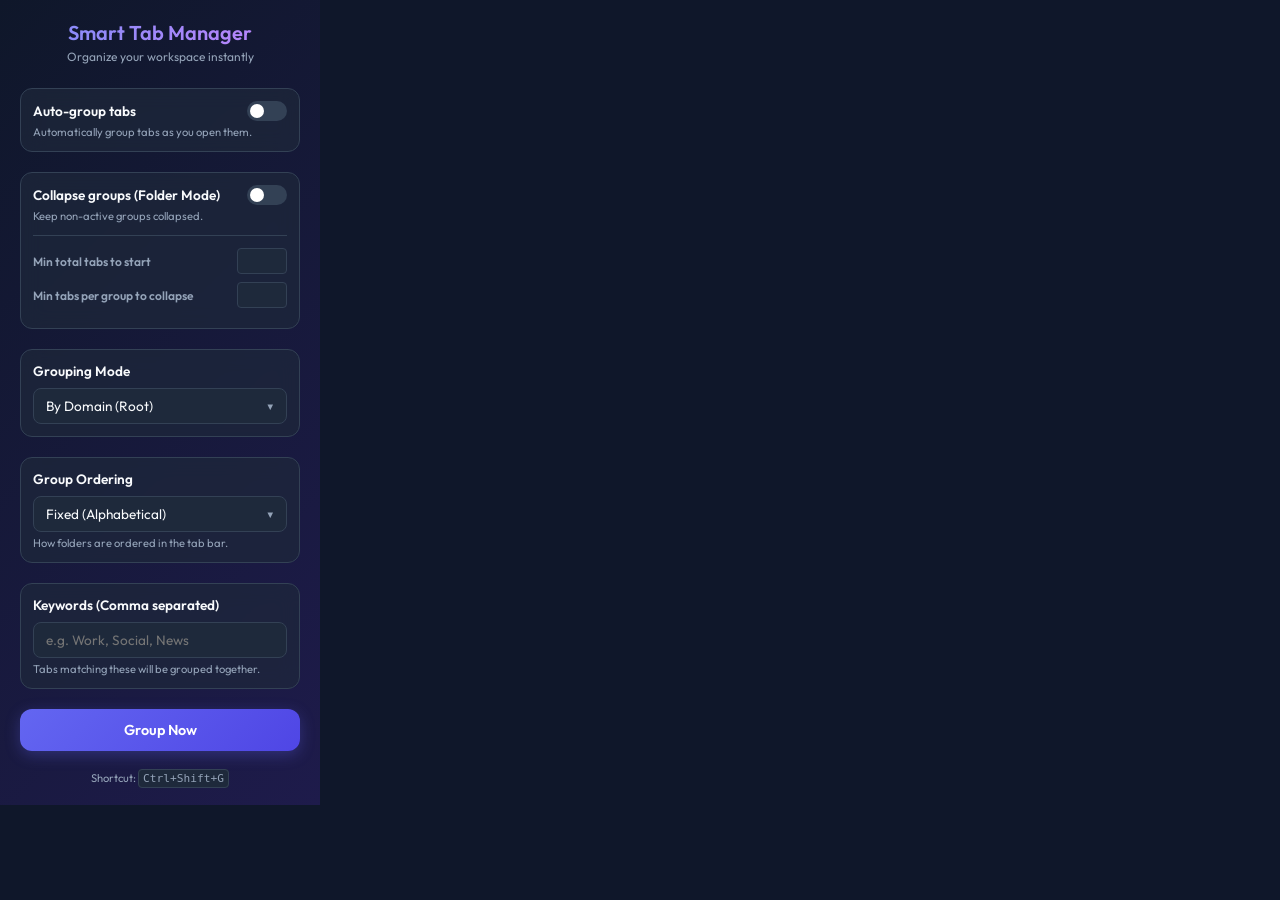
==== popup.html @ 36eada74 "init" ====
<!DOCTYPE html>
<html lang="en">
<head>
  <meta charset="UTF-8">
  <meta name="viewport" content="width=device-width, initial-scale=1.0">
  <title>Smart Tab Manager</title>
  <link rel="stylesheet" href="popup.css">
  <link rel="preconnect" href="https://fonts.googleapis.com">
  <link rel="preconnect" href="https://fonts.gstatic.com" crossorigin>
  <link href="https://fonts.googleapis.com/css2?family=Outfit:wght@300;400;600&display=swap" rel="stylesheet">
</head>
<body>
  <div class="container">
    <header>
      <h1>Smart Tab Manager</h1>
      <p class="subtitle">Organize your workspace instantly</p>
    </header>

    <main>
      <section class="control-group">
        <div class="label-row">
          <label for="autoGroupToggle">Auto-group tabs</label>
          <label class="toggle-switch">
            <input type="checkbox" id="autoGroupToggle">
            <span class="slider"></span>
          </label>
        </div>
        <p class="description">Automatically group tabs as you open them.</p>
      </section>

      <section class="control-group">
        <div class="label-row">
          <label for="collapseToggle">Collapse groups (Folder Mode)</label>
          <label class="toggle-switch">
            <input type="checkbox" id="collapseToggle">
            <span class="slider"></span>
          </label>
        </div>
        <p class="description">Keep non-active groups collapsed.</p>
        
        <div id="thresholdSettings" class="threshold-inputs hidden">
          <div class="input-row">
            <label for="totalThreshold">Min total tabs to start</label>
            <input type="number" id="totalThreshold" min="1" max="50">
          </div>
          <div class="input-row">
            <label for="groupThreshold">Min tabs per group to collapse</label>
            <input type="number" id="groupThreshold" min="1" max="50">
          </div>
        </div>
      </section>

      <section class="control-group">
        <label for="groupMode">Grouping Mode</label>
        <div class="select-wrapper">
          <select id="groupMode">
            <option value="domain">By Domain (Root)</option>
            <option value="subdomain">By Subdomain</option>
            <option value="keyword">By Keyword (Fuzzy)</option>
          </select>
        </div>
      </section>

      <section class="control-group">
        <label for="sortStrategy">Group Ordering</label>
        <div class="select-wrapper">
          <select id="sortStrategy">
            <option value="alphabetical">Fixed (Alphabetical)</option>
            <option value="manual">Fixed (Manual re-arrange)</option>
            <option value="activeFirst">Dynamic (Active first)</option>
          </select>
        </div>
        <p class="description">How folders are ordered in the tab bar.</p>
      </section>

      <section id="keywordSection" class="control-group hidden">
        <label for="keywordInput">Keywords (Comma separated)</label>
        <input type="text" id="keywordInput" placeholder="e.g. Work, Social, News">
        <p class="description">Tabs matching these will be grouped together.</p>
      </section>

      <div class="actions vertical-gap">
        <!-- <div class="button-row">
          <button id="closeAllBtn" class="secondary-btn">Close All</button>
          <button id="openAllBtn" class="secondary-btn">Open All</button>
        </div> -->
        <button id="groupNowBtn" class="premium-btn">Group Now</button>
      </div>
    </main>

    <footer>
      <p>Shortcut: <kbd>Ctrl+Shift+G</kbd></p>
    </footer>
  </div>
  <script src="popup.js" type="module"></script>
</body>
</html>
---- popup.css ----
:root {
  --primary: #6366f1;
  --primary-hover: #4f46e5;
  --bg: #0f172a;
  --card-bg: #1e293b;
  --text: #f8fafc;
  --text-muted: #94a3b8;
  --accent: #10b981;
  --border: #334155;
  --glass: rgba(30, 41, 59, 0.7);
}

* {
  box-sizing: border-box;
  margin: 0;
  padding: 0;
}

body {
  font-family: 'Outfit', sans-serif;
  background: var(--bg);
  color: var(--text);
  width: 320px;
  overflow: hidden;
}

.container {
  padding: 20px;
  background: linear-gradient(135deg, var(--bg) 0%, #1e1b4b 100%);
}

header {
  margin-bottom: 24px;
  text-align: center;
}

h1 {
  font-size: 1.25rem;
  font-weight: 600;
  background: linear-gradient(90deg, #818cf8, #c084fc);
  -webkit-background-clip: text;
  background-clip: text;
  -webkit-text-fill-color: transparent;
  margin-bottom: 4px;
}

.subtitle {
  font-size: 0.75rem;
  color: var(--text-muted);
}

.control-group {
  margin-bottom: 20px;
  background: var(--glass);
  backdrop-filter: blur(10px);
  padding: 12px;
  border-radius: 12px;
  border: 1px solid var(--border);
  transition: all 0.3s ease;
}

.control-group:hover {
  border-color: var(--primary);
  box-shadow: 0 4px 12px rgba(99, 102, 241, 0.1);
}

label {
  display: block;
  font-size: 0.85rem;
  font-weight: 600;
  margin-bottom: 8px;
  color: var(--text);
}

.label-row {
  display: flex;
  justify-content: space-between;
  align-items: center;
}

.label-row label {
  margin-bottom: 0;
}

.description {
  font-size: 0.7rem;
  color: var(--text-muted);
  margin-top: 4px;
}

/* Toggle Switch */
.toggle-switch {
  position: relative;
  display: inline-block;
  width: 40px;
  height: 20px;
}

.toggle-switch input {
  opacity: 0;
  width: 0;
  height: 0;
}

.slider {
  position: absolute;
  cursor: pointer;
  top: 0;
  left: 0;
  right: 0;
  bottom: 0;
  background-color: var(--border);
  transition: .4s;
  border-radius: 20px;
}

.slider:before {
  position: absolute;
  content: "";
  height: 14px;
  width: 14px;
  left: 3px;
  bottom: 3px;
  background-color: white;
  transition: .4s;
  border-radius: 50%;
}

input:checked + .slider {
  background-color: var(--accent);
}

input:checked + .slider:before {
  transform: translateX(20px);
}

/* Select Styling */
.select-wrapper {
  position: relative;
}

select {
  width: 100%;
  padding: 8px 12px;
  background: var(--card-bg);
  border: 1px solid var(--border);
  border-radius: 8px;
  color: var(--text);
  font-family: inherit;
  font-size: 0.85rem;
  appearance: none;
  cursor: pointer;
}

.select-wrapper::after {
  content: '▼';
  position: absolute;
  right: 12px;
  top: 50%;
  transform: translateY(-50%);
  font-size: 0.6rem;
  pointer-events: none;
  color: var(--text-muted);
}

/* Input Styling */
input[type="text"] {
  width: 100%;
  padding: 8px 12px;
  background: var(--card-bg);
  border: 1px solid var(--border);
  border-radius: 8px;
  color: var(--text);
  font-family: inherit;
  font-size: 0.85rem;
  outline: none;
}

input[type="text"]:focus {
  border-color: var(--primary);
}

.threshold-inputs {
  margin-top: 12px;
  padding-top: 12px;
  border-top: 1px solid var(--border);
}

.input-row {
  display: flex;
  justify-content: space-between;
  align-items: center;
  margin-bottom: 8px;
}

.input-row label {
  font-size: 0.75rem;
  color: var(--text-muted);
  margin-bottom: 0;
}

input[type="number"] {
  width: 50px;
  padding: 4px 8px;
  background: var(--card-bg);
  border: 1px solid var(--border);
  border-radius: 4px;
  color: var(--text);
  font-family: inherit;
  font-size: 0.8rem;
}

.vertical-gap {
  display: flex;
  flex-direction: column;
  gap: 12px;
}

.button-row {
  display: flex;
  gap: 8px;
}

.secondary-btn {
  flex: 1;
  padding: 10px;
  background: var(--card-bg);
  border: 1px solid var(--border);
  border-radius: 10px;
  color: var(--text);
  font-family: inherit;
  font-size: 0.8rem;
  font-weight: 600;
  cursor: pointer;
  transition: all 0.2s ease;
}

.secondary-btn:hover {
  background: var(--border);
  border-color: var(--primary);
}

.premium-btn {
  width: 100%;
  padding: 12px;
  background: linear-gradient(135deg, var(--primary) 0%, #4f46e5 100%);
  border: none;
  border-radius: 12px;
  color: white;
  font-family: inherit;
  font-weight: 600;
  font-size: 0.9rem;
  cursor: pointer;
  transition: all 0.2s ease;
  box-shadow: 0 4px 15px rgba(99, 102, 241, 0.3);
}

.premium-btn:hover {
  transform: translateY(-2px);
  box-shadow: 0 6px 20px rgba(99, 102, 241, 0.4);
}

.premium-btn:active {
  transform: translateY(0);
}

footer {
  margin-top: 20px;
  text-align: center;
  font-size: 0.7rem;
  color: var(--text-muted);
}

kbd {
  background: var(--card-bg);
  padding: 2px 4px;
  border-radius: 4px;
  border: 1px solid var(--border);
  font-family: monospace;
}
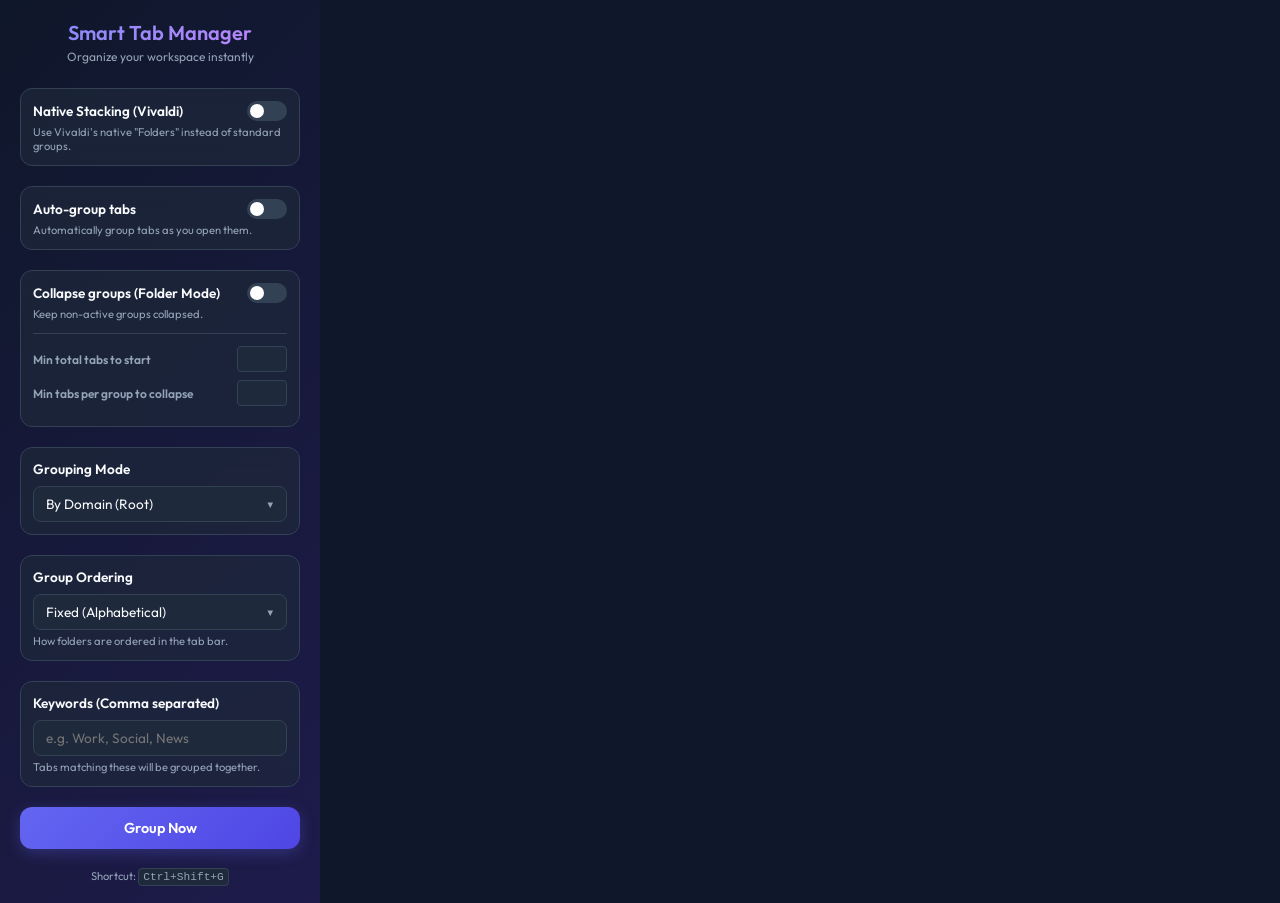
==== commit 777a1d84: "vivaldi stack mode" ====
--- a/popup.html
+++ b/popup.html
@@ -17,6 +17,17 @@
     </header>
 
     <main>
+      <section id="vivaldiSettings" class="control-group hidden">
+        <div class="label-row">
+          <label for="vivaldiStackingToggle">Native Stacking (Vivaldi)</label>
+          <label class="toggle-switch">
+            <input type="checkbox" id="vivaldiStackingToggle">
+            <span class="slider"></span>
+          </label>
+        </div>
+        <p class="description">Use Vivaldi's native "Folders" instead of standard groups.</p>
+      </section>
+
       <section class="control-group">
         <div class="label-row">
           <label for="autoGroupToggle">Auto-group tabs</label>
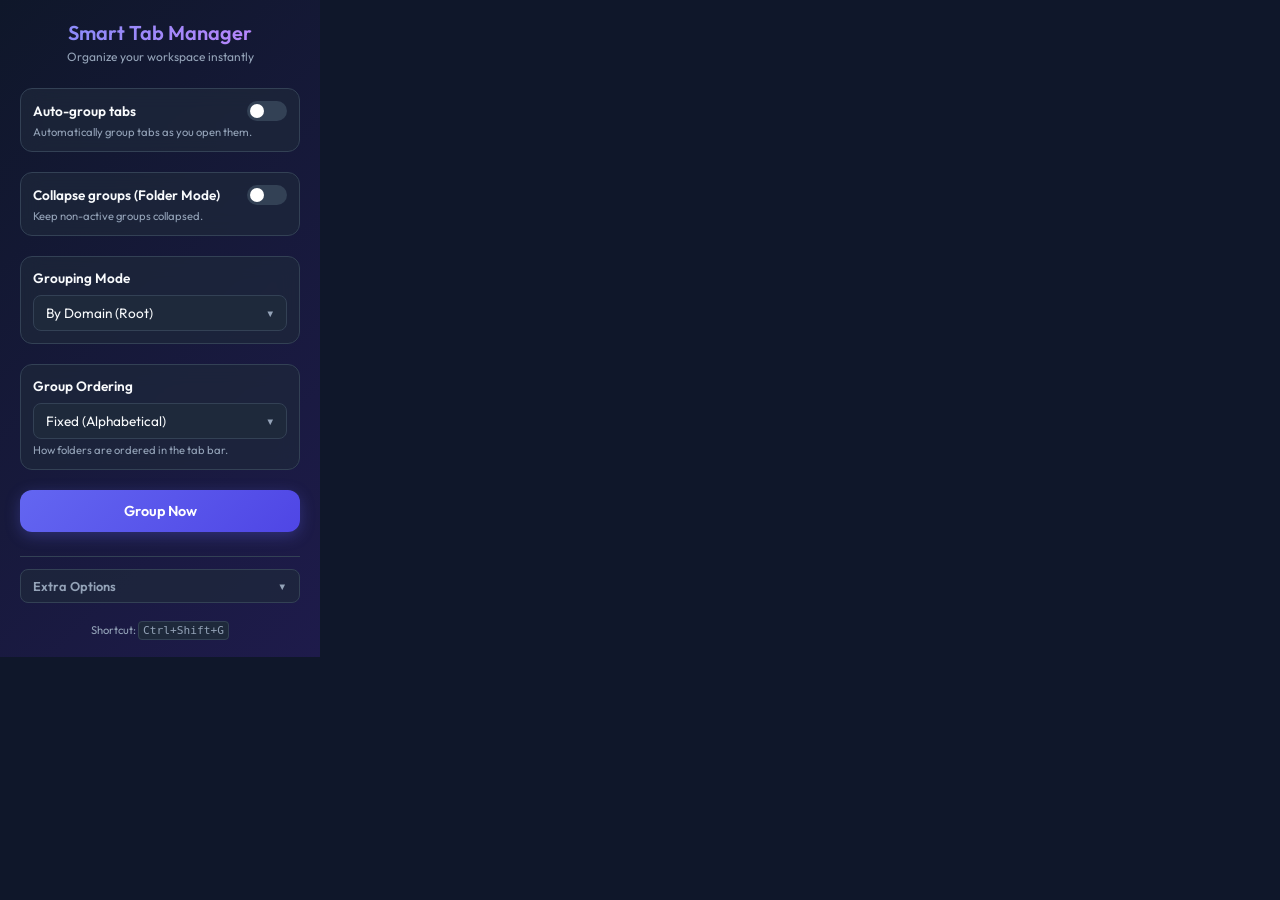
==== commit 51e9baed: "icons" ====
--- a/popup.html
+++ b/popup.html
@@ -17,17 +17,6 @@
     </header>
 
     <main>
-      <section id="vivaldiSettings" class="control-group hidden">
-        <div class="label-row">
-          <label for="vivaldiStackingToggle">Native Stacking (Vivaldi)</label>
-          <label class="toggle-switch">
-            <input type="checkbox" id="vivaldiStackingToggle">
-            <span class="slider"></span>
-          </label>
-        </div>
-        <p class="description">Use Vivaldi's native "Folders" instead of standard groups.</p>
-      </section>
-
       <section class="control-group">
         <div class="label-row">
           <label for="autoGroupToggle">Auto-group tabs</label>
@@ -97,6 +86,25 @@
         </div> -->
         <button id="groupNowBtn" class="premium-btn">Group Now</button>
       </div>
+
+      <div class="extra-options">
+        <div id="extraOptionsHeader" class="extra-options-header">
+          <span>Extra Options</span>
+          <span class="chevron">▼</span>
+        </div>
+        <div id="extraOptionsContent" class="extra-options-content hidden">
+          <div class="control-group no-bg">
+            <div class="label-row">
+              <label for="vivaldiStackingToggle">Native Stacking (Vivaldi)</label>
+              <label class="toggle-switch">
+                <input type="checkbox" id="vivaldiStackingToggle">
+                <span class="slider"></span>
+              </label>
+            </div>
+            <p class="description">Use Vivaldi's native "Folders". (Ignored in other browsers)</p>
+          </div>
+        </div>
+      </div>
     </main>
 
     <footer>
--- a/popup.css
+++ b/popup.css
@@ -278,3 +278,49 @@
   border: 1px solid var(--border);
   font-family: monospace;
 }
+
+.extra-options {
+  margin-top: 24px;
+  border-top: 1px solid var(--border);
+  padding-top: 12px;
+}
+
+.extra-options-header {
+  display: flex;
+  justify-content: space-between;
+  align-items: center;
+  padding: 8px 12px;
+  background: var(--glass);
+  border: 1px solid var(--border);
+  border-radius: 8px;
+  cursor: pointer;
+  font-size: 0.8rem;
+  font-weight: 600;
+  color: var(--text-muted);
+  transition: all 0.2s ease;
+}
+
+.extra-options-header:hover {
+  color: var(--text);
+  border-color: var(--primary);
+}
+
+.chevron {
+  font-size: 0.6rem;
+  transition: transform 0.3s ease;
+}
+
+.extra-options-content {
+  margin-top: 12px;
+}
+
+.no-bg {
+  background: transparent !important;
+  border-color: transparent !important;
+  padding-left: 0 !important;
+  padding-right: 0 !important;
+}
+
+.hidden {
+  display: none !important;
+}
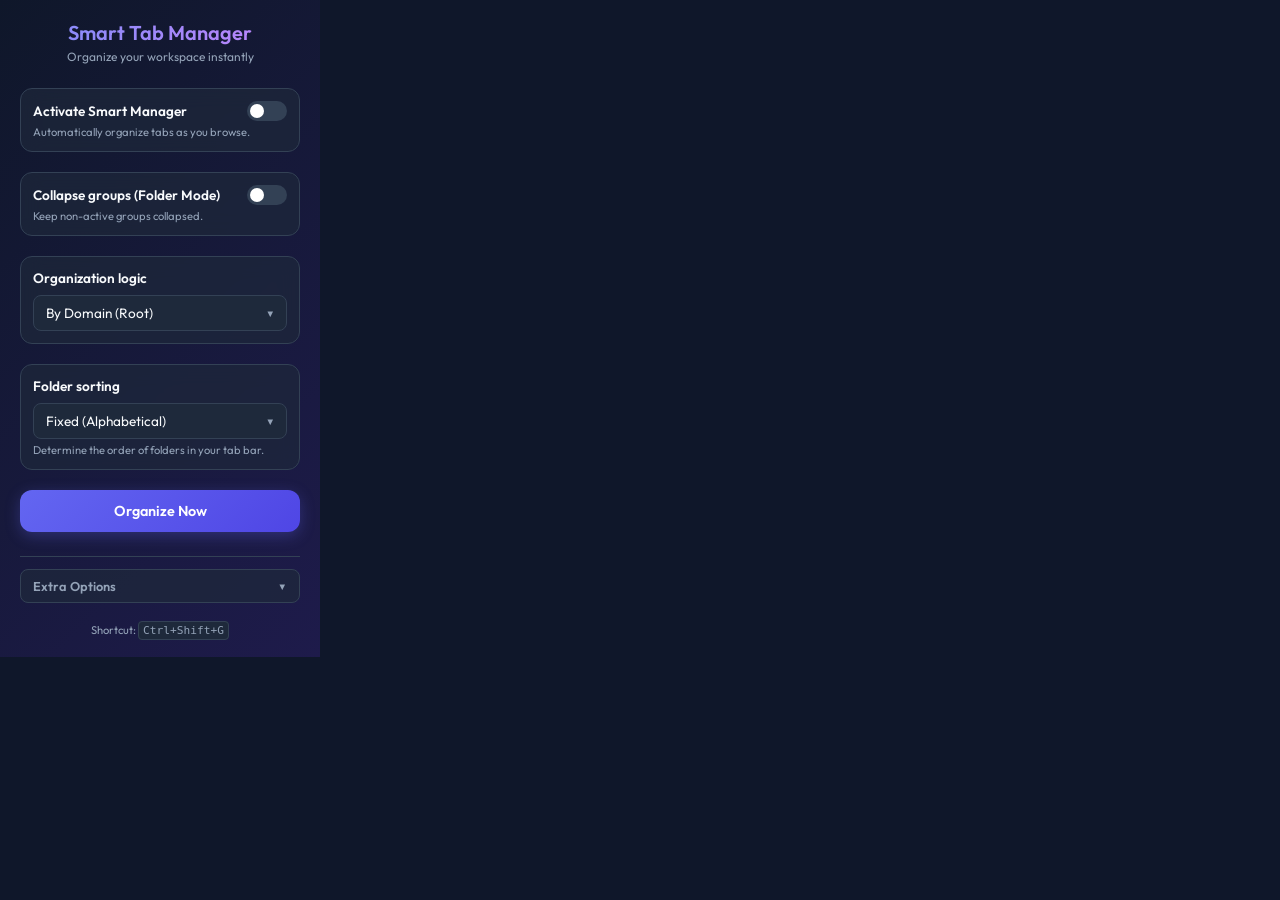
==== commit 14f89399: "rename menus" ====
--- a/popup.html
+++ b/popup.html
@@ -19,13 +19,13 @@
     <main>
       <section class="control-group">
         <div class="label-row">
-          <label for="autoGroupToggle">Auto-group tabs</label>
+          <label for="autoGroupToggle">Activate Smart Manager</label>
           <label class="toggle-switch">
             <input type="checkbox" id="autoGroupToggle">
             <span class="slider"></span>
           </label>
         </div>
-        <p class="description">Automatically group tabs as you open them.</p>
+        <p class="description">Automatically organize tabs as you browse.</p>
       </section>
 
       <section class="control-group">
@@ -51,7 +51,7 @@
       </section>
 
       <section class="control-group">
-        <label for="groupMode">Grouping Mode</label>
+        <label for="groupMode">Organization logic</label>
         <div class="select-wrapper">
           <select id="groupMode">
             <option value="domain">By Domain (Root)</option>
@@ -62,7 +62,7 @@
       </section>
 
       <section class="control-group">
-        <label for="sortStrategy">Group Ordering</label>
+        <label for="sortStrategy">Folder sorting</label>
         <div class="select-wrapper">
           <select id="sortStrategy">
             <option value="alphabetical">Fixed (Alphabetical)</option>
@@ -70,11 +70,11 @@
             <option value="activeFirst">Dynamic (Active first)</option>
           </select>
         </div>
-        <p class="description">How folders are ordered in the tab bar.</p>
+        <p class="description">Determine the order of folders in your tab bar.</p>
       </section>
 
       <section id="keywordSection" class="control-group hidden">
-        <label for="keywordInput">Keywords (Comma separated)</label>
+        <label for="keywordInput">Custom labels (Comma separated)</label>
         <input type="text" id="keywordInput" placeholder="e.g. Work, Social, News">
         <p class="description">Tabs matching these will be grouped together.</p>
       </section>
@@ -84,7 +84,7 @@
           <button id="closeAllBtn" class="secondary-btn">Close All</button>
           <button id="openAllBtn" class="secondary-btn">Open All</button>
         </div> -->
-        <button id="groupNowBtn" class="premium-btn">Group Now</button>
+        <button id="groupNowBtn" class="premium-btn">Organize Now</button>
       </div>
 
       <div class="extra-options">
@@ -95,7 +95,7 @@
         <div id="extraOptionsContent" class="extra-options-content hidden">
           <div class="control-group no-bg">
             <div class="label-row">
-              <label for="vivaldiStackingToggle">Native Stacking (Vivaldi)</label>
+              <label for="vivaldiStackingToggle">Experimental: Vivaldi Stacking</label>
               <label class="toggle-switch">
                 <input type="checkbox" id="vivaldiStackingToggle">
                 <span class="slider"></span>
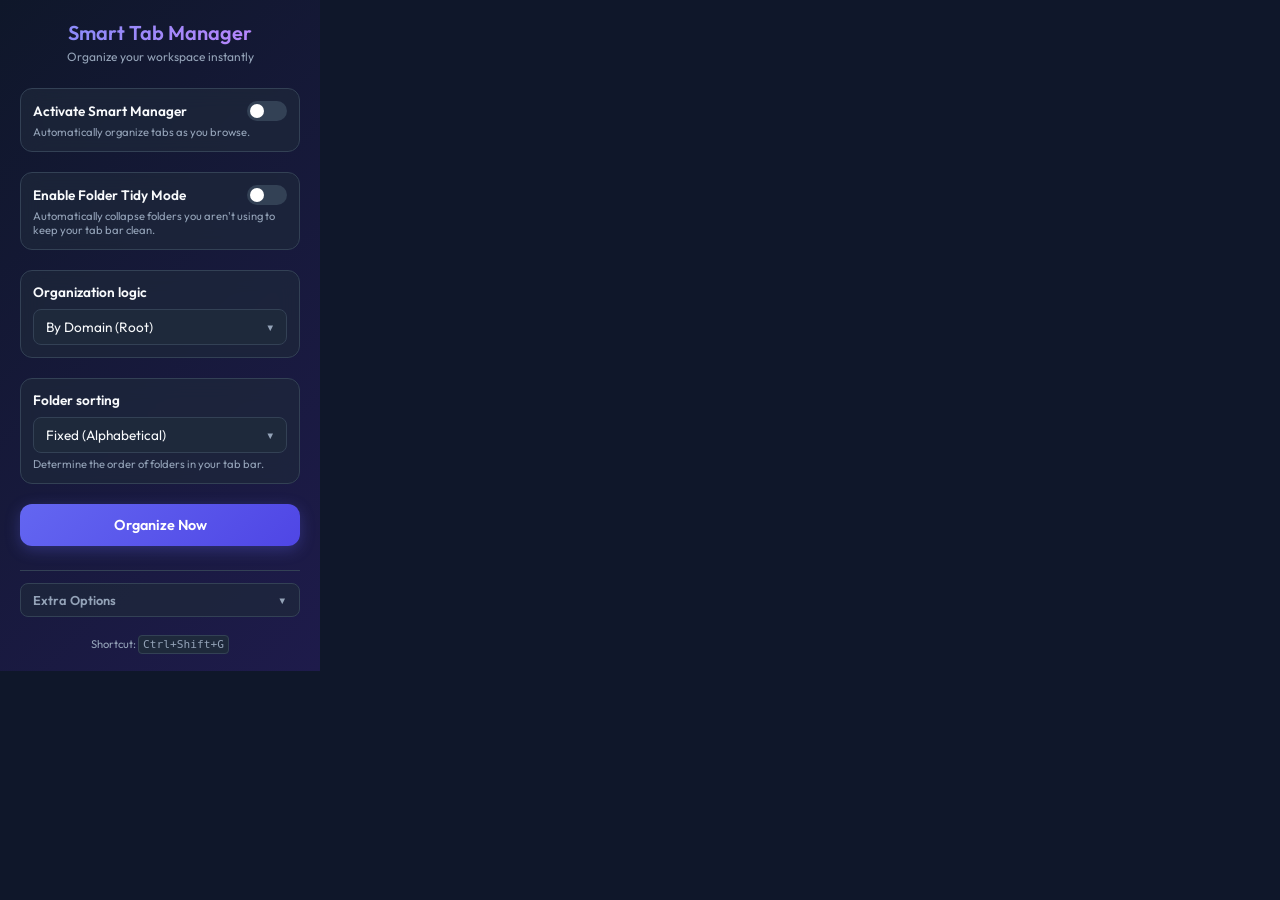
==== commit 718ce404: "rename menus" ====
--- a/popup.html
+++ b/popup.html
@@ -30,21 +30,21 @@
 
       <section class="control-group">
         <div class="label-row">
-          <label for="collapseToggle">Collapse groups (Folder Mode)</label>
+          <label for="collapseToggle">Enable Folder Tidy Mode</label>
           <label class="toggle-switch">
             <input type="checkbox" id="collapseToggle">
             <span class="slider"></span>
           </label>
         </div>
-        <p class="description">Keep non-active groups collapsed.</p>
+        <p class="description">Automatically collapse folders you aren't using to keep your tab bar clean.</p>
         
         <div id="thresholdSettings" class="threshold-inputs hidden">
           <div class="input-row">
-            <label for="totalThreshold">Min total tabs to start</label>
+            <label for="totalThreshold">Minimum tabs for Tidy Mode</label>
             <input type="number" id="totalThreshold" min="1" max="50">
           </div>
           <div class="input-row">
-            <label for="groupThreshold">Min tabs per group to collapse</label>
+            <label for="groupThreshold">Minimum folder size to collapse</label>
             <input type="number" id="groupThreshold" min="1" max="50">
           </div>
         </div>
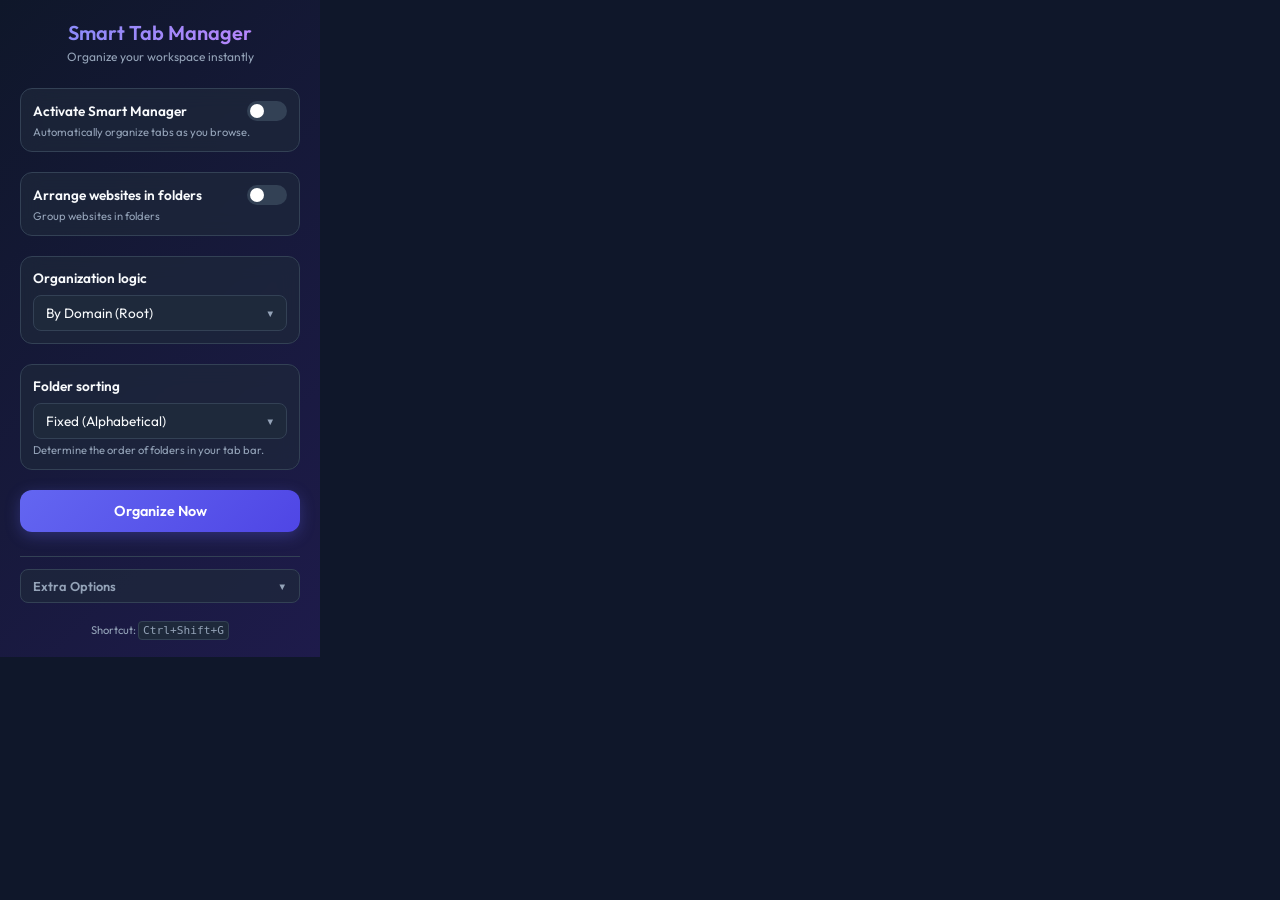
==== commit d4d26bad: "rename folder option" ====
--- a/popup.html
+++ b/popup.html
@@ -30,24 +30,13 @@
 
       <section class="control-group">
         <div class="label-row">
-          <label for="collapseToggle">Enable Folder Tidy Mode</label>
+          <label for="vivaldiStackingToggle">Arrange websites in folders</label>
           <label class="toggle-switch">
-            <input type="checkbox" id="collapseToggle">
+            <input type="checkbox" id="vivaldiStackingToggle">
             <span class="slider"></span>
           </label>
         </div>
-        <p class="description">Automatically collapse folders you aren't using to keep your tab bar clean.</p>
-        
-        <div id="thresholdSettings" class="threshold-inputs hidden">
-          <div class="input-row">
-            <label for="totalThreshold">Minimum tabs for Tidy Mode</label>
-            <input type="number" id="totalThreshold" min="1" max="50">
-          </div>
-          <div class="input-row">
-            <label for="groupThreshold">Minimum folder size to collapse</label>
-            <input type="number" id="groupThreshold" min="1" max="50">
-          </div>
-        </div>
+        <p class="description">Group websites in folders</p>
       </section>
 
       <section class="control-group">
@@ -80,10 +69,6 @@
       </section>
 
       <div class="actions vertical-gap">
-        <!-- <div class="button-row">
-          <button id="closeAllBtn" class="secondary-btn">Close All</button>
-          <button id="openAllBtn" class="secondary-btn">Open All</button>
-        </div> -->
         <button id="groupNowBtn" class="premium-btn">Organize Now</button>
       </div>
 
@@ -95,13 +80,24 @@
         <div id="extraOptionsContent" class="extra-options-content hidden">
           <div class="control-group no-bg">
             <div class="label-row">
-              <label for="vivaldiStackingToggle">Experimental: Vivaldi Stacking</label>
+              <label for="collapseToggle">Enable Folder Tidy Mode</label>
               <label class="toggle-switch">
-                <input type="checkbox" id="vivaldiStackingToggle">
+                <input type="checkbox" id="collapseToggle">
                 <span class="slider"></span>
               </label>
             </div>
-            <p class="description">Use Vivaldi's native "Folders". (Ignored in other browsers)</p>
+            <p class="description">Automatically collapse folders you aren't using to keep your tab bar clean.</p>
+            
+            <div id="thresholdSettings" class="threshold-inputs hidden">
+              <div class="input-row">
+                <label for="totalThreshold">Minimum tabs for Tidy Mode</label>
+                <input type="number" id="totalThreshold" min="1" max="50">
+              </div>
+              <div class="input-row">
+                <label for="groupThreshold">Minimum folder size to collapse</label>
+                <input type="number" id="groupThreshold" min="1" max="50">
+              </div>
+            </div>
           </div>
         </div>
       </div>
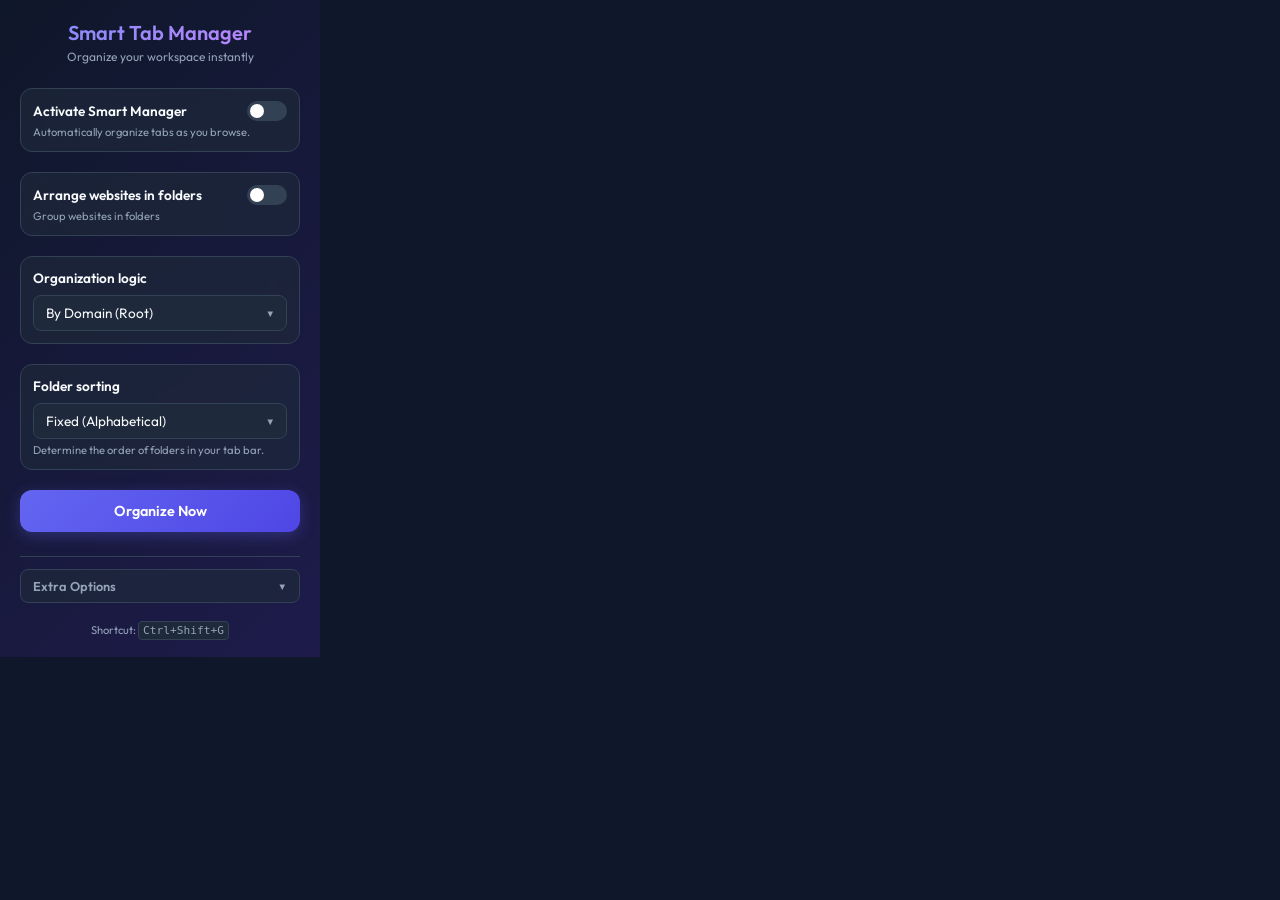
==== commit 6637ec6a: "fix vivaldi options to add colors on folders" ====
--- a/popup.html
+++ b/popup.html
@@ -98,6 +98,20 @@
                 <input type="number" id="groupThreshold" min="1" max="50">
               </div>
             </div>
+            <div class="label-row">
+              <label for="vivaldiNamesToggle">Apply names to folders (Vivaldi only)</label>
+              <label class="toggle-switch">
+                <input type="checkbox" id="vivaldiNamesToggle">
+                <span class="slider"></span>
+              </label>
+            </div>
+            <div class="label-row">
+              <label for="vivaldiColorsToggle">Apply colors to folders (Vivaldi only)</label>
+              <label class="toggle-switch">
+                <input type="checkbox" id="vivaldiColorsToggle">
+                <span class="slider"></span>
+              </label>
+            </div>
           </div>
         </div>
       </div>
